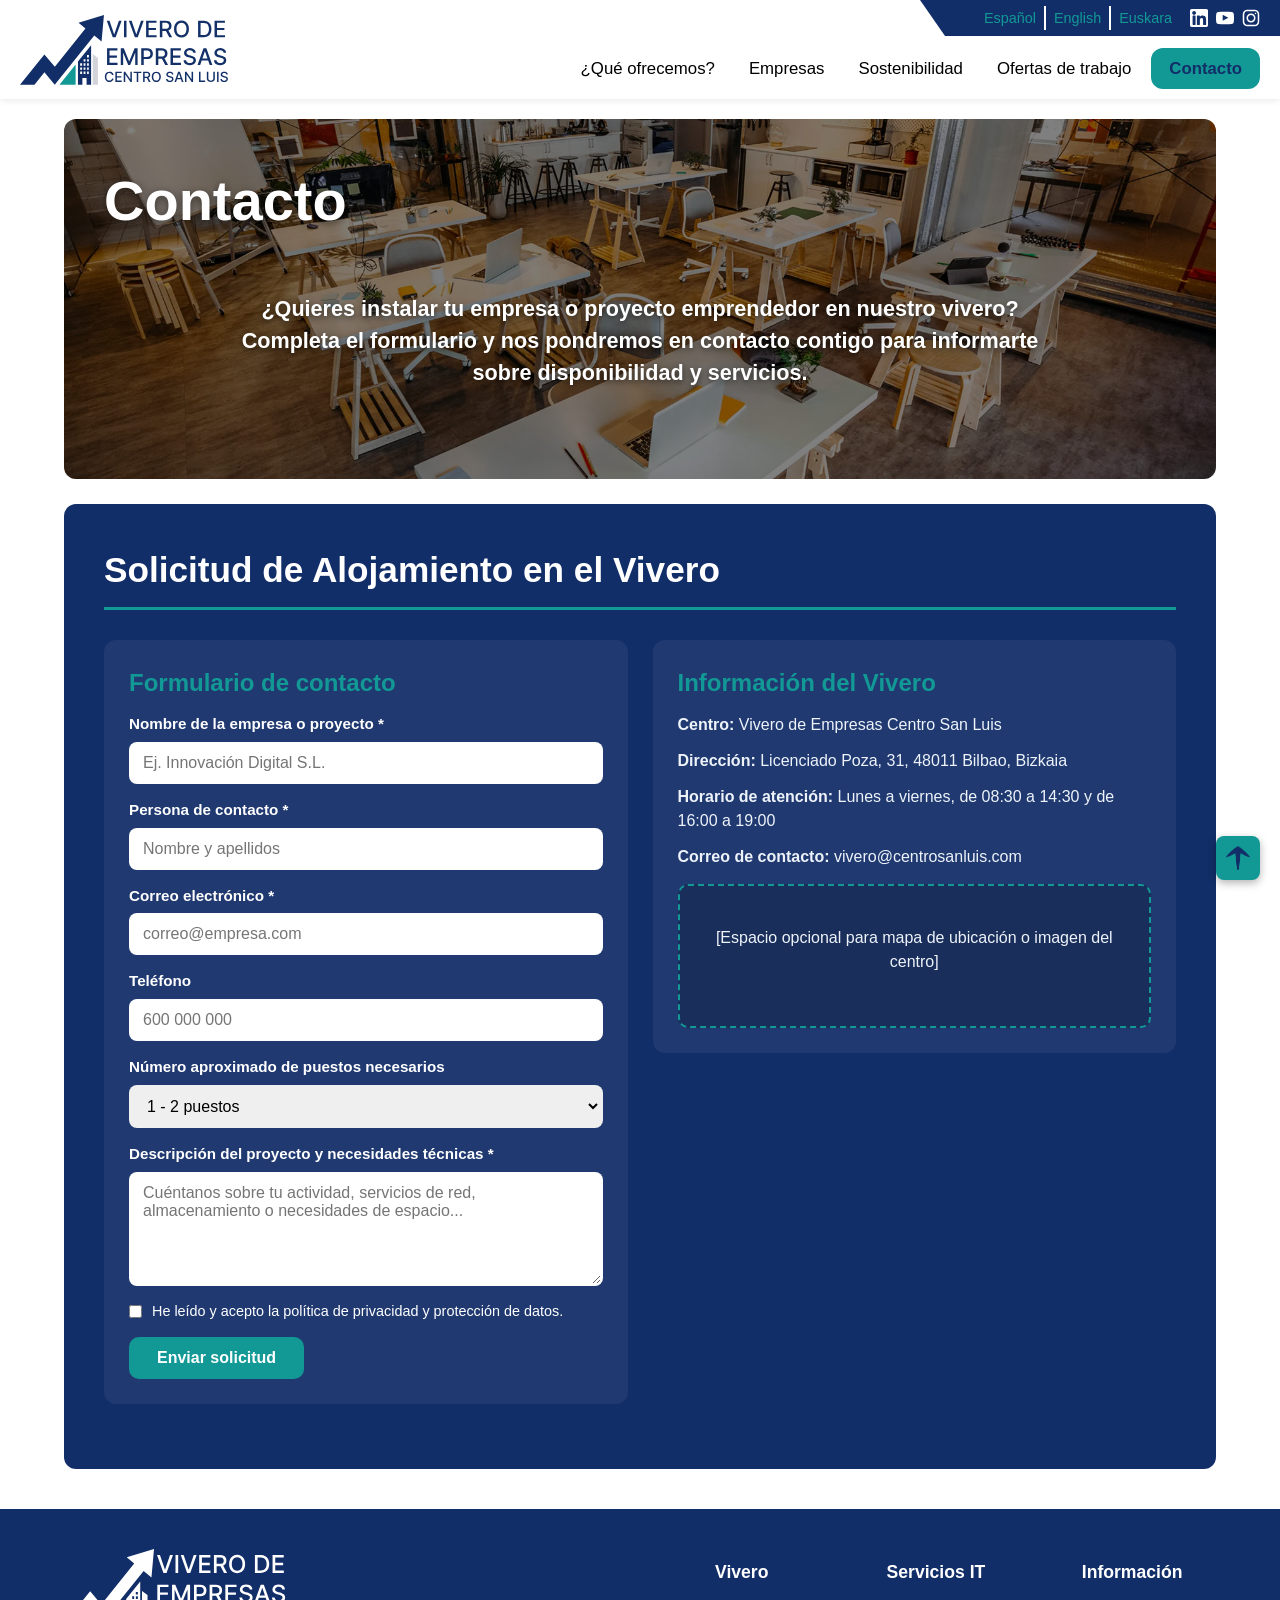
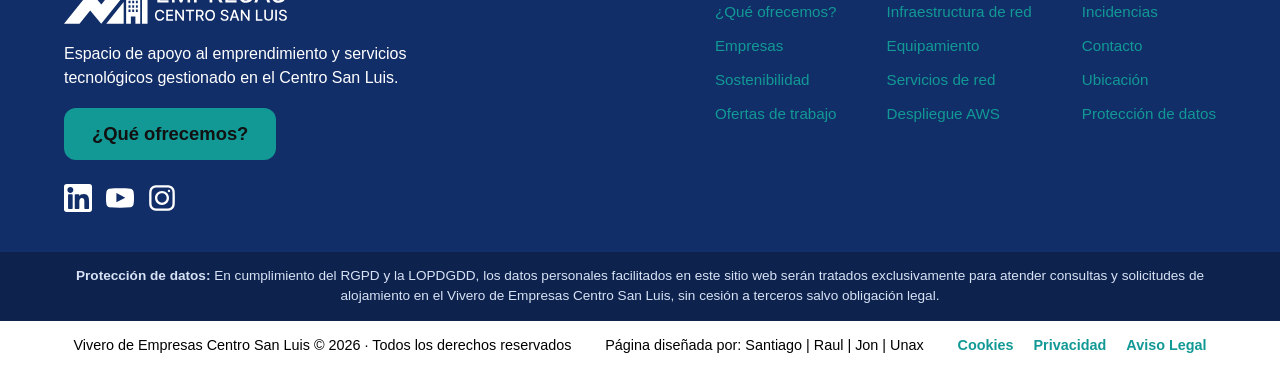
==== contacto.html @ 2e4361fe "Añadida nuevas páginas de ofertas de empleo,  sostenibilidad y contacto con sus imágenes asociadas -" ====
<!DOCTYPE html>
<html lang="es">

<head>
    <meta charset="UTF-8">
    <meta name="viewport" content="width=device-width, initial-scale=1.0">
    <title>Contacto | Vivero de Empresas Centro San Luis</title>
    <link rel="stylesheet" href="styles/style.css">
</head>

<body id="inicio">
    <header>
        <a href="index.html" class="logo-link">
            <img class="logo" src="images/LOGOVIVERO.svg" alt="Logo Vivero de Empresas Centro San Luis">
        </a>
        <div class="menus">
            <nav class="superior" aria-label="Idiomas y redes sociales">
                <ul class="idiomas">
                    <li><a href="#">Español</a></li>
                    <li class="separacion"><a href="#">English</a></li>
                    <li><a href="#">Euskara</a></li>
                </ul>
                <ul class="redes">
                    <li><a href="#" aria-label="LinkedIn"><img src="images/linkedinblanco.svg" alt="Logo LinkedIn"></a></li>
                    <li><a href="#" aria-label="YouTube"><img src="images/youtubeblanco.svg" alt="Logo YouTube"></a></li>
                    <li><a href="#" aria-label="Instagram"><img src="images/instagramblanco.svg" alt="Logo Instagram"></a></li>
                </ul>
            </nav>
            <nav class="inferior" aria-label="Menú principal">
                <ul>
                    <li><a href="index.html">¿Qué ofrecemos?</a></li>
                    <li><a href="empresas.html">Empresas</a></li>
                    <li><a href="sostenibilidad.html">Sostenibilidad</a></li>
                    <li><a href="ofertas.html">Ofertas de trabajo</a></li>
                    <li class="button selected"><a href="contacto.html">Contacto</a></li>
                </ul>
            </nav>
        </div>
    </header>

    <main>
        <section class="cabecera-seccion">
            <h1>Contacto</h1>
            <p class="resumen-seccion">
                ¿Quieres instalar tu empresa o proyecto emprendedor en nuestro vivero? Completa el formulario y nos pondremos en contacto contigo para informarte sobre disponibilidad y servicios.
            </p>
        </section>

        <section class="bloque-contenido">
            <h2>Solicitud de Alojamiento en el Vivero</h2>

            <div class="grid-dos-columnas">
                <article class="subseccion">
                    <h3>Formulario de contacto</h3>
                    <form action="#" method="post" class="formulario-contacto">
                        <div class="campo-form">
                            <label for="empresa">Nombre de la empresa o proyecto *</label>
                            <input type="text" id="empresa" name="empresa" placeholder="Ej. Innovación Digital S.L." required>
                        </div>

                        <div class="campo-form">
                            <label for="nombre">Persona de contacto *</label>
                            <input type="text" id="nombre" name="nombre" placeholder="Nombre y apellidos" required>
                        </div>

                        <div class="campo-form">
                            <label for="email">Correo electrónico *</label>
                            <input type="email" id="email" name="email" placeholder="correo@empresa.com" required>
                        </div>

                        <div class="campo-form">
                            <label for="telefono">Teléfono</label>
                            <input type="tel" id="telefono" name="telefono" placeholder="600 000 000">
                        </div>

                        <div class="campo-form">
                            <label for="puestos">Número aproximado de puestos necesarios</label>
                            <select id="puestos" name="puestos">
                                <option value="1-2">1 - 2 puestos</option>
                                <option value="3-5">3 - 5 puestos</option>
                                <option value="6-10">6 - 10 puestos</option>
                                <option value="mas-10">Más de 10 puestos</option>
                            </select>
                        </div>

                        <div class="campo-form">
                            <label for="mensaje">Descripción del proyecto y necesidades técnicas *</label>
                            <textarea id="mensaje" name="mensaje" rows="5" placeholder="Cuéntanos sobre tu actividad, servicios de red, almacenamiento o necesidades de espacio..." required></textarea>
                        </div>

                        <div class="campo-checkbox">
                            <input type="checkbox" id="privacidad" name="privacidad" required>
                            <label for="privacidad">He leído y acepto la política de privacidad y protección de datos.</label>
                        </div>

                        <button type="submit" class="btn-enviar">Enviar solicitud</button>
                    </form>
                </article>

                <article class="subseccion" id="ubicacion">
                    <h3>Información del Vivero</h3>
                    <p><strong>Centro:</strong> Vivero de Empresas Centro San Luis</p>
                    <p><strong>Dirección:</strong> Licenciado Poza, 31, 48011 Bilbao, Bizkaia</p>
                    <p><strong>Horario de atención:</strong> Lunes a viernes, de 08:30 a 14:30 y de 16:00 a 19:00</p>
                    <p><strong>Correo de contacto:</strong> vivero@centrosanluis.com</p>

                    <div class="placeholder-media">
                        <p>[Espacio opcional para mapa de ubicación o imagen del centro]</p>
                    </div>
                </article>
            </div>
        </section>
    </main>

    <a href="#inicio" class="btn-subir" aria-label="Volver al inicio">
        <img src="images/MiniFletcha.png" alt="Subir">
    </a>

    <footer>
        <div class="sec1">
            <div class="footer-info">
                <a href="index.html">
                    <img class="logo2" src="images/LOGOVIVERO Blanco.svg" alt="Logo Vivero San Luis">
                </a>
                <p>
                    Espacio de apoyo al emprendimiento y servicios tecnológicos gestionado en el Centro San Luis.
                </p>
                <a href="index.html#queofrecemos" class="btn-footer">¿Qué ofrecemos?</a>
                <ul class="footer-redes">
                    <li><a href="#" aria-label="LinkedIn"><img src="images/linkedinblanco.svg" alt="Logo LinkedIn"></a></li>
                    <li><a href="#" aria-label="YouTube"><img src="images/youtubeblanco.svg" alt="Logo YouTube"></a></li>
                    <li><a href="#" aria-label="Instagram"><img src="images/instagramblanco.svg" alt="Logo Instagram"></a></li>
                </ul>
            </div>

            <div class="footer-enlaces">
                <div class="columna-enlaces">
                    <h4>Vivero</h4>
                    <ul>
                        <li><a href="index.html">¿Qué ofrecemos?</a></li>
                        <li><a href="empresas.html">Empresas</a></li>
                        <li><a href="sostenibilidad.html">Sostenibilidad</a></li>
                        <li><a href="ofertas.html">Ofertas de trabajo</a></li>
                    </ul>
                </div>

                <div class="columna-enlaces">
                    <h4>Servicios IT</h4>
                    <ul>
                        <li><a href="index.html#infraestructura-red">Infraestructura de red</a></li>
                        <li><a href="index.html#equipamiento">Equipamiento</a></li>
                        <li><a href="index.html#servicios-red">Servicios de red</a></li>
                        <li><a href="index.html#despliegue-aws">Despliegue AWS</a></li>
                    </ul>
                </div>

                <div class="columna-enlaces">
                    <h4>Información</h4>
                    <ul>
                        <li><a href="index.html#incidencias">Incidencias</a></li>
                        <li><a href="contacto.html">Contacto</a></li>
                        <li><a href="contacto.html#ubicacion">Ubicación</a></li>
                        <li><a href="#proteccion-datos">Protección de datos</a></li>
                    </ul>
                </div>
            </div>
        </div>

        <div class="aviso-datos" id="proteccion-datos">
            <p>
                <strong>Protección de datos:</strong> En cumplimiento del RGPD y la LOPDGDD, los datos personales facilitados en este sitio web serán tratados exclusivamente para atender consultas y solicitudes de alojamiento en el Vivero de Empresas Centro San Luis, sin cesión a terceros salvo obligación legal.
            </p>
        </div>

        <div class="sec2">
            <p>Vivero de Empresas Centro San Luis &copy; 2026 &middot; Todos los derechos reservados</p>
            <p>Página diseñada por: Santiago | Raul | Jon | Unax</p>
            <nav aria-label="Enlaces legales">
                <ul>
                    <li><a href="#">Cookies</a></li>
                    <li><a href="#">Privacidad</a></li>
                    <li><a href="#">Aviso Legal</a></li>
                </ul>
            </nav>
        </div>
    </footer>
</body>

</html>
---- styles/style.css ----
:root {
    --main-color: #129995;
    --dark-color: #122E68;
    --light-color: #ffffff;
    --text-dark: #111111;
}

* {
    margin: 0;
    padding: 0;
    box-sizing: border-box;
    font-family: 'Segoe UI', Tahoma, Geneva, Verdana, sans-serif;
    text-decoration: none;
    list-style: none;
}

html {
    scroll-behavior: smooth;
}

body {
    background-color: var(--light-color);
    color: var(--text-dark);
    line-height: 1.5;
}

/* HEADER Y NAVEGACIÓN */

header {
    position: sticky;
    top: 0;
    width: 100%;
    min-height: 85px;
    display: flex;
    justify-content: space-between;
    align-items: center;
    background-color: var(--light-color);
    z-index: 1000;
    box-shadow: 0 2px 6px rgba(0, 0, 0, 0.08);
}

.logo-link {
    display: flex;
    align-items: center;
    padding: 6px 20px;
}

.logo {
    height: 70px;
    width: auto;
    display: block;
    transition: opacity 0.2s ease;
}

.logo-link:hover .logo {
    opacity: 0.85;
}

.menus {
    display: flex;
    flex-direction: column;
    align-items: flex-end;
    align-self: stretch;
    justify-content: space-between;
    gap: 12px;
}

.menus ul {
    display: flex;
    align-items: center;
}

/* Barra superior (idiomas + redes) */
.superior {
    display: flex;
    background-color: var(--dark-color);
    min-width: 360px;
    padding: 6px 20px 6px 38px;
    clip-path: polygon(0 0, 100% 0, 100% 100%, 25px 100%);
    align-items: center;
    justify-content: flex-end;
    gap: 18px;
}

.superior a {
    color: var(--main-color);
    font-size: 0.9rem;
    font-weight: 500;
    transition: color 0.2s ease;
}

.idiomas a:hover {
    color: var(--light-color);
    text-decoration: underline;
    text-underline-offset: 4px;
}

.superior ul {
    gap: 8px;
}

.separacion {
    border-right: 2px solid var(--light-color);
    border-left: 2px solid var(--light-color);
    padding: 0 8px;
}

.superior img {
    width: 18px;
    height: 18px;
    display: block;
    transition: transform 0.2s ease, opacity 0.2s ease;
}

.redes a:hover img {
    transform: scale(1.18);
    opacity: 0.8;
}

/* Barra inferior (menú principal) */
.inferior {
    margin-right: 20px;
    padding-bottom: 10px;
}

.inferior ul {
    gap: 6px;
}

.inferior li {
    padding: 8px 14px;
    border-radius: 10px;
}

.inferior a {
    color: #000000;
    font-size: 1.05rem;
    font-weight: 500;
    padding-bottom: 3px;
    border-bottom: 3px solid transparent;
    transition: color 0.2s ease, border-color 0.2s ease;
}

.inferior li:not(.button) a:hover {
    color: var(--main-color);
    border-bottom-color: var(--main-color);
}

.inferior li.selected a {
    color: var(--dark-color);
    font-weight: 700;
    border-bottom-color: var(--main-color);
}

/* Botón Contacto */
.inferior .button {
    padding: 0;
}

.inferior .button a {
    display: inline-block;
    background-color: var(--main-color);
    color: var(--dark-color);
    font-weight: 700;
    padding: 8px 18px;
    border-radius: 12px;
    border-bottom: none;
    transition: background-color 0.2s ease, color 0.2s ease, transform 0.2s ease;
}

.inferior .button a:hover {
    background-color: var(--dark-color);
    color: var(--light-color);
    transform: translateY(-2px);
}

/* PORTADA PRINCIPAL (INDEX) */

#principal {
    width: 90%;
    min-height: 530px;
    margin: 20px auto;
    padding: 40px;
    border-radius: 12px;
    background-image: linear-gradient(rgba(0, 0, 0, 0.45), rgba(0, 0, 0, 0.45)), url("../images/MAIN.png");
    background-size: cover;
    background-position: center;
    display: flex;
    flex-direction: column;
    justify-content: space-between;
}

#principal h1 {
    color: var(--light-color);
    font-size: 3.3rem;
    font-weight: 700;
    line-height: 1.15;
    max-width: 65%;
    text-shadow: 0 2px 8px rgba(0, 0, 0, 0.5);
}

.flecha1 {
    position: relative;
    align-self: flex-end;
    display: flex;
    align-items: center;
    justify-content: center;
    width: 300px;
    cursor: pointer;
    transition: transform 0.2s ease;
}

.flecha1:hover {
    transform: translateX(6px);
}

.flecha1 img {
    width: 100%;
    height: auto;
    display: block;
}

.flecha1 span {
    position: absolute;
    color: #000000;
    font-size: 2rem;
    font-weight: 600;
    padding-right: 35px;
}

/* BLOQUE ¿QUÉ OFRECEMOS? */

.queofrecemos {
    width: 90%;
    min-height: 580px;
    margin: 25px auto;
    padding: 40px 30px 50px;
    background-image: linear-gradient(rgba(0, 0, 0, 0.5), rgba(0, 0, 0, 0.5)), url("../images/img2.png");
    background-repeat: no-repeat;
    background-size: cover;
    background-position: center;
    border-radius: 12px;
    display: flex;
    flex-direction: column;
    justify-content: center;
    gap: 25px;
}

.queofrecemos .titulo {
    font-size: 2.8rem;
    color: var(--light-color);
    text-shadow: 0 2px 6px rgba(0, 0, 0, 0.45);
}

.intro-servicios {
    color: var(--light-color);
    font-size: 1.1rem;
    max-width: 780px;
}

.contenedor-tarjetas {
    display: flex;
    flex-wrap: wrap;
    gap: 20px;
    justify-content: center;
}

.tarjeta {
    background-color: rgba(18, 46, 104, 0.65);
    border-radius: 24px;
    flex: 1 1 210px;
    max-width: 260px;
    padding: 24px 18px;
    backdrop-filter: blur(4px);
    display: flex;
    flex-direction: column;
    justify-content: space-between;
    text-align: center;
    color: var(--light-color);
    border: 1px solid rgba(255, 255, 255, 0.15);
}

.tarjeta h3 {
    font-size: 2.2rem;
    color: var(--main-color);
    margin-bottom: 6px;
}

.tarjeta h4 {
    font-size: 1.15rem;
    margin-bottom: 10px;
}

.tarjeta p {
    font-size: 0.95rem;
    margin-bottom: 16px;
}

.link-tarjeta {
    display: inline-block;
    background-color: var(--main-color);
    color: var(--light-color);
    padding: 8px 14px;
    border-radius: 8px;
    font-size: 0.9rem;
    font-weight: 600;
}

.link-tarjeta:hover {
    background-color: var(--light-color);
    color: var(--dark-color);
}

/* CABECERA DE SECCIONES (Empresas, Sostenibilidad, Ofertas, Contacto) */

.cabecera-seccion {
    width: 90%;
    min-height: 360px;
    margin: 20px auto;
    padding: 40px;
    border-radius: 12px;
    background-image: linear-gradient(rgba(0, 0, 0, 0.5), rgba(0, 0, 0, 0.5)), url("../images/MAIN.png");
    background-size: cover;
    background-position: center;
    display: flex;
    flex-direction: column;
    justify-content: space-between;
    color: var(--light-color);
}

.cabecera-seccion h1 {
    font-size: 3.5rem;
    font-weight: 700;
    text-shadow: 0 2px 8px rgba(0, 0, 0, 0.5);
}

.resumen-seccion {
    font-size: 1.35rem;
    font-weight: 600;
    text-align: center;
    max-width: 850px;
    margin: auto;
    text-shadow: 0 2px 6px rgba(0, 0, 0, 0.6);
}

/* CONTENEDOR PRINCIPAL AZUL MARINO */

.bloque-contenido {
    width: 90%;
    margin: 25px auto 40px;
    padding: 40px;
    background-color: var(--dark-color);
    color: var(--light-color);
    border-radius: 12px;
}

.bloque-contenido > h2 {
    font-size: 2.2rem;
    margin-bottom: 30px;
    padding-bottom: 10px;
    border-bottom: 3px solid var(--main-color);
}

.subseccion {
    background-color: rgba(255, 255, 255, 0.06);
    border-radius: 12px;
    padding: 25px;
    margin-bottom: 25px;
}

.subseccion:last-child {
    margin-bottom: 0;
}

.subseccion h3 {
    font-size: 1.5rem;
    color: var(--main-color);
    margin-bottom: 12px;
}

.subseccion h4 {
    font-size: 1.15rem;
    margin-bottom: 8px;
}

.subseccion p {
    margin-bottom: 12px;
    color: #eef3fa;
}

.lista-detalle {
    margin-top: 10px;
    padding-left: 20px;
}

.lista-detalle li {
    list-style: disc;
    margin-bottom: 8px;
    color: #eef3fa;
}

/* Grids y tarjetas internas */
.grid-dos-columnas {
    display: grid;
    grid-template-columns: repeat(auto-fit, minmax(300px, 1fr));
    gap: 25px;
    align-items: start;
}

.grid-tarjetas-info {
    display: grid;
    grid-template-columns: repeat(auto-fit, minmax(240px, 1fr));
    gap: 20px;
    margin-top: 15px;
}

.card-info {
    background-color: rgba(255, 255, 255, 0.08);
    border-left: 4px solid var(--main-color);
    border-radius: 10px;
    padding: 20px;
    display: flex;
    flex-direction: column;
    justify-content: space-between;
}

.meta-oferta {
    font-size: 0.9rem;
    color: #b8d8d7;
}

.btn-secundario {
    display: inline-block;
    margin-top: 12px;
    align-self: flex-start;
    background-color: var(--main-color);
    color: var(--light-color);
    padding: 8px 16px;
    border-radius: 8px;
    font-weight: 600;
    font-size: 0.9rem;
}

.btn-secundario:hover {
    background-color: var(--light-color);
    color: var(--dark-color);
}

/* Espacios para imágenes / vídeos */
.placeholder-media {
    margin-top: 15px;
    padding: 40px 20px;
    border: 2px dashed var(--main-color);
    border-radius: 10px;
    text-align: center;
    background-color: rgba(0, 0, 0, 0.2);
}

.video-box {
    min-height: 220px;
    display: flex;
    align-items: center;
    justify-content: center;
}

/* Tablas (Incidencias e IoT) */
.tabla-contenedor {
    overflow-x: auto;
    margin-top: 15px;
}

.tabla-datos {
    width: 100%;
    border-collapse: collapse;
    background-color: rgba(255, 255, 255, 0.05);
}

.tabla-datos th,
.tabla-datos td {
    padding: 12px 15px;
    text-align: left;
    border-bottom: 1px solid rgba(255, 255, 255, 0.15);
}

.tabla-datos th {
    background-color: var(--main-color);
    color: var(--light-color);
}

/* FORMULARIO DE CONTACTO */

.formulario-contacto {
    display: flex;
    flex-direction: column;
    gap: 15px;
}

.campo-form {
    display: flex;
    flex-direction: column;
    gap: 6px;
}

.campo-form label {
    font-weight: 600;
    font-size: 0.95rem;
}

.campo-form input,
.campo-form select,
.campo-form textarea {
    padding: 10px 12px;
    border-radius: 8px;
    border: 2px solid transparent;
    font-size: 1rem;
    outline: none;
}

.campo-form input:focus,
.campo-form select:focus,
.campo-form textarea:focus {
    border-color: var(--main-color);
}

.campo-checkbox {
    display: flex;
    align-items: center;
    gap: 10px;
    font-size: 0.9rem;
}

.btn-enviar {
    align-self: flex-start;
    background-color: var(--main-color);
    color: var(--light-color);
    border: none;
    padding: 12px 28px;
    border-radius: 10px;
    font-size: 1rem;
    font-weight: 700;
    cursor: pointer;
}

.btn-enviar:hover {
    background-color: var(--light-color);
    color: var(--dark-color);
}

/* BOTÓN FLOTANTE SUBIR */

.btn-subir {
    position: fixed;
    bottom: 20px;
    right: 20px;
    width: 44px;
    height: 44px;
    background-color: var(--main-color);
    border-radius: 8px;
    display: flex;
    align-items: center;
    justify-content: center;
    box-shadow: 0 3px 8px rgba(0, 0, 0, 0.3);
    z-index: 999;
}

.btn-subir img {
    width: 24px;
    height: 24px;
}

.btn-subir:hover {
    transform: translateY(-3px);
}

/* FOOTER */

footer {
    color: var(--light-color);
    margin-top: 30px;
}

footer .sec1 {
    background-color: var(--dark-color);
    display: flex;
    flex-wrap: wrap;
    justify-content: space-between;
    align-items: flex-start;
    gap: 40px;
    padding: 40px 5%;
}

.footer-info {
    max-width: 380px;
    display: flex;
    flex-direction: column;
    gap: 18px;
}

.logo2 {
    height: 75px;
    width: auto;
    display: block;
}

.btn-footer {
    display: inline-block;
    align-self: flex-start;
    background-color: var(--main-color);
    color: var(--text-dark);
    padding: 12px 28px;
    border-radius: 12px;
    font-size: 1.15rem;
    font-weight: 600;
}

.btn-footer:hover {
    background-color: var(--light-color);
    color: var(--dark-color);
}

.footer-redes {
    display: flex;
    gap: 14px;
    margin-top: 6px;
}

.footer-redes img {
    width: 28px;
    height: 28px;
    display: block;
}

.footer-enlaces {
    display: flex;
    flex-wrap: wrap;
    gap: 50px;
    padding-top: 10px;
}

.columna-enlaces h4 {
    font-size: 1.1rem;
    margin-bottom: 14px;
    color: var(--light-color);
}

.columna-enlaces ul {
    display: flex;
    flex-direction: column;
    gap: 10px;
}

.columna-enlaces a {
    color: var(--main-color);
    font-size: 0.95rem;
}

.columna-enlaces a:hover {
    color: var(--light-color);
    text-decoration: underline;
}

.aviso-datos {
    background-color: #0d224d;
    padding: 14px 5%;
    font-size: 0.85rem;
    color: #d7e2f5;
    text-align: center;
}

footer .sec2 {
    display: flex;
    flex-wrap: wrap;
    justify-content: space-around;
    align-items: center;
    gap: 15px;
    background-color: var(--light-color);
    color: #000000;
    padding: 14px 5%;
    font-size: 0.9rem;
}

.sec2 ul {
    display: flex;
    gap: 20px;
}

.sec2 a {
    color: var(--main-color);
    font-weight: 600;
}

.sec2 a:hover {
    text-decoration: underline;
}

/* RESPONSIVE BÁSICO */

@media (max-width: 900px) {
    header {
        flex-direction: column;
        align-items: stretch;
    }

    .logo-link {
        justify-content: center;
    }

    .menus {
        align-items: center;
    }

    .superior {
        width: 100%;
        min-width: auto;
        clip-path: none;
        justify-content: center;
        padding: 6px 15px;
    }

    .inferior {
        margin-right: 0;
        padding: 8px;
    }

    .inferior ul {
        flex-wrap: wrap;
        justify-content: center;
    }

    #principal h1,
    .cabecera-seccion h1 {
        font-size: 2.3rem;
        max-width: 100%;
    }
}
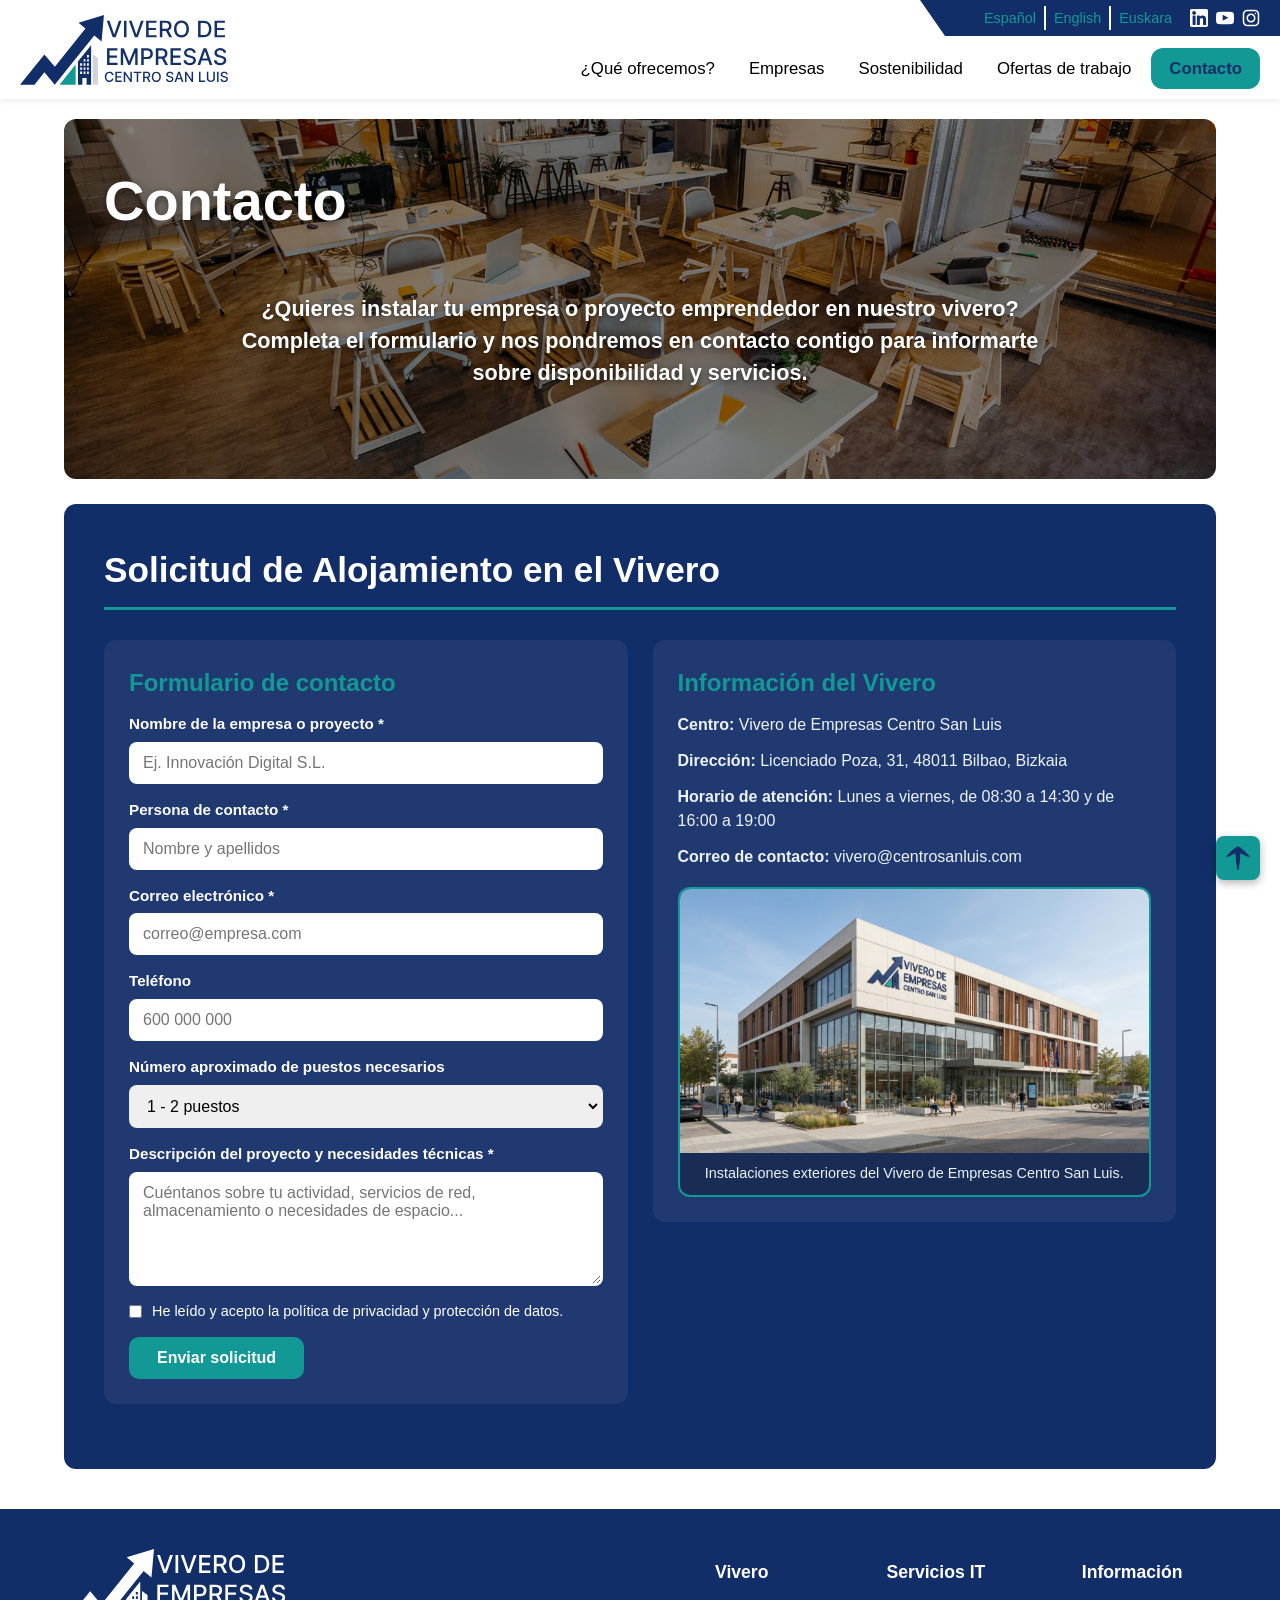
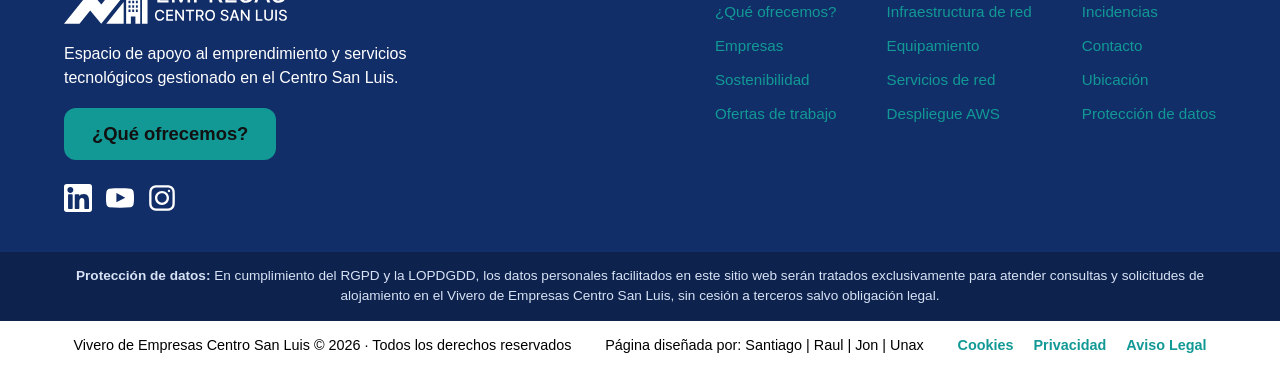
==== commit 908ee662: "Mejorar la estructura y el estilo del HTML y CSS, añadir imagen del vivero y documentación del despl" ====
--- a/contacto.html
+++ b/contacto.html
@@ -21,9 +21,12 @@
                     <li><a href="#">Euskara</a></li>
                 </ul>
                 <ul class="redes">
-                    <li><a href="#" aria-label="LinkedIn"><img src="images/linkedinblanco.svg" alt="Logo LinkedIn"></a></li>
-                    <li><a href="#" aria-label="YouTube"><img src="images/youtubeblanco.svg" alt="Logo YouTube"></a></li>
-                    <li><a href="#" aria-label="Instagram"><img src="images/instagramblanco.svg" alt="Logo Instagram"></a></li>
+                    <li><a href="#" aria-label="LinkedIn"><img src="images/linkedinblanco.svg" alt="Logo LinkedIn"></a>
+                    </li>
+                    <li><a href="#" aria-label="YouTube"><img src="images/youtubeblanco.svg" alt="Logo YouTube"></a>
+                    </li>
+                    <li><a href="#" aria-label="Instagram"><img src="images/instagramblanco.svg"
+                                alt="Logo Instagram"></a></li>
                 </ul>
             </nav>
             <nav class="inferior" aria-label="Menú principal">
@@ -42,7 +45,8 @@
         <section class="cabecera-seccion">
             <h1>Contacto</h1>
             <p class="resumen-seccion">
-                ¿Quieres instalar tu empresa o proyecto emprendedor en nuestro vivero? Completa el formulario y nos pondremos en contacto contigo para informarte sobre disponibilidad y servicios.
+                ¿Quieres instalar tu empresa o proyecto emprendedor en nuestro vivero? Completa el formulario y nos
+                pondremos en contacto contigo para informarte sobre disponibilidad y servicios.
             </p>
         </section>
 
@@ -55,7 +59,8 @@
                     <form action="#" method="post" class="formulario-contacto">
                         <div class="campo-form">
                             <label for="empresa">Nombre de la empresa o proyecto *</label>
-                            <input type="text" id="empresa" name="empresa" placeholder="Ej. Innovación Digital S.L." required>
+                            <input type="text" id="empresa" name="empresa" placeholder="Ej. Innovación Digital S.L."
+                                required>
                         </div>
 
                         <div class="campo-form">
@@ -85,12 +90,15 @@
 
                         <div class="campo-form">
                             <label for="mensaje">Descripción del proyecto y necesidades técnicas *</label>
-                            <textarea id="mensaje" name="mensaje" rows="5" placeholder="Cuéntanos sobre tu actividad, servicios de red, almacenamiento o necesidades de espacio..." required></textarea>
+                            <textarea id="mensaje" name="mensaje" rows="5"
+                                placeholder="Cuéntanos sobre tu actividad, servicios de red, almacenamiento o necesidades de espacio..."
+                                required></textarea>
                         </div>
 
                         <div class="campo-checkbox">
                             <input type="checkbox" id="privacidad" name="privacidad" required>
-                            <label for="privacidad">He leído y acepto la política de privacidad y protección de datos.</label>
+                            <label for="privacidad">He leído y acepto la política de privacidad y protección de
+                                datos.</label>
                         </div>
 
                         <button type="submit" class="btn-enviar">Enviar solicitud</button>
@@ -104,9 +112,11 @@
                     <p><strong>Horario de atención:</strong> Lunes a viernes, de 08:30 a 14:30 y de 16:00 a 19:00</p>
                     <p><strong>Correo de contacto:</strong> vivero@centrosanluis.com</p>
 
-                    <div class="placeholder-media">
-                        <p>[Espacio opcional para mapa de ubicación o imagen del centro]</p>
-                    </div>
+                    <figure class="figura-vivero">
+                        <img src="images/imagen-vivero.png"
+                            alt="Fachada exterior del Vivero de Empresas Centro San Luis">
+                        <figcaption>Instalaciones exteriores del Vivero de Empresas Centro San Luis.</figcaption>
+                    </figure>
                 </article>
             </div>
         </section>
@@ -127,9 +137,12 @@
                 </p>
                 <a href="index.html#queofrecemos" class="btn-footer">¿Qué ofrecemos?</a>
                 <ul class="footer-redes">
-                    <li><a href="#" aria-label="LinkedIn"><img src="images/linkedinblanco.svg" alt="Logo LinkedIn"></a></li>
-                    <li><a href="#" aria-label="YouTube"><img src="images/youtubeblanco.svg" alt="Logo YouTube"></a></li>
-                    <li><a href="#" aria-label="Instagram"><img src="images/instagramblanco.svg" alt="Logo Instagram"></a></li>
+                    <li><a href="#" aria-label="LinkedIn"><img src="images/linkedinblanco.svg" alt="Logo LinkedIn"></a>
+                    </li>
+                    <li><a href="#" aria-label="YouTube"><img src="images/youtubeblanco.svg" alt="Logo YouTube"></a>
+                    </li>
+                    <li><a href="#" aria-label="Instagram"><img src="images/instagramblanco.svg"
+                                alt="Logo Instagram"></a></li>
                 </ul>
             </div>
 
@@ -168,7 +181,9 @@
 
         <div class="aviso-datos" id="proteccion-datos">
             <p>
-                <strong>Protección de datos:</strong> En cumplimiento del RGPD y la LOPDGDD, los datos personales facilitados en este sitio web serán tratados exclusivamente para atender consultas y solicitudes de alojamiento en el Vivero de Empresas Centro San Luis, sin cesión a terceros salvo obligación legal.
+                <strong>Protección de datos:</strong> En cumplimiento del RGPD y la LOPDGDD, los datos personales
+                facilitados en este sitio web serán tratados exclusivamente para atender consultas y solicitudes de
+                alojamiento en el Vivero de Empresas Centro San Luis, sin cesión a terceros salvo obligación legal.
             </p>
         </div>
 
--- a/styles/style.css
+++ b/styles/style.css
@@ -71,6 +71,7 @@
 }
 
 /* Barra superior (idiomas + redes) */
+
 .superior {
     display: flex;
     background-color: var(--dark-color);
@@ -118,6 +119,7 @@
 }
 
 /* Barra inferior (menú principal) */
+
 .inferior {
     margin-right: 20px;
     padding-bottom: 10px;
@@ -153,6 +155,7 @@
 }
 
 /* Botón Contacto */
+
 .inferior .button {
     padding: 0;
 }
@@ -205,7 +208,7 @@
     display: flex;
     align-items: center;
     justify-content: center;
-    width: 300px;
+    width: 445px;
     cursor: pointer;
     transition: transform 0.2s ease;
 }
@@ -223,7 +226,7 @@
 .flecha1 span {
     position: absolute;
     color: #000000;
-    font-size: 2rem;
+    font-size: 3rem;
     font-weight: 600;
     padding-right: 35px;
 }
@@ -354,7 +357,7 @@
     border-radius: 12px;
 }
 
-.bloque-contenido > h2 {
+.bloque-contenido>h2 {
     font-size: 2.2rem;
     margin-bottom: 30px;
     padding-bottom: 10px;
@@ -399,7 +402,141 @@
     color: #eef3fa;
 }
 
+.subseccion>h4 {
+    margin-top: 24px;
+    margin-bottom: 10px;
+    color: var(--light-color);
+    font-size: 1.15rem;
+}
+
+.subseccion code {
+    background-color: rgba(0, 0, 0, 0.3);
+    padding: 2px 6px;
+    border-radius: 5px;
+    font-family: Consolas, 'Courier New', monospace;
+    font-size: 0.9em;
+    color: #9ef0ed;
+}
+
+/* Logotipo y vídeo de la Ikasempresa (Empresas) */
+
+.logo-ikasempresa {
+    display: flex;
+    align-items: center;
+    justify-content: center;
+    background-color: var(--light-color);
+    border: 2px solid var(--main-color);
+    border-radius: 12px;
+    padding: 25px;
+    min-height: 200px;
+}
+
+.logo-ikasempresa img {
+    max-width: 100%;
+    max-height: 220px;
+    width: auto;
+    height: auto;
+    display: block;
+}
+
+.contenedor-video {
+    margin-top: 15px;
+    display: flex;
+    justify-content: center;
+}
+
+.contenedor-video iframe {
+    width: 100%;
+    max-width: 820px;
+    aspect-ratio: 16 / 9;
+    border-radius: 12px;
+    border: 2px solid var(--main-color);
+    background-color: #000000;
+    box-shadow: 0 6px 18px rgba(0, 0, 0, 0.35);
+    display: block;
+}
+
+
+/* Barra de botones de descarga */
+
+.acciones-descarga {
+    display: flex;
+    flex-wrap: wrap;
+    gap: 15px;
+    margin-top: 22px;
+}
+
+.btn-descarga {
+    display: inline-block;
+    background-color: var(--main-color);
+    color: var(--light-color);
+    padding: 11px 22px;
+    border-radius: 10px;
+    font-weight: 700;
+    font-size: 0.95rem;
+    border: 2px solid var(--main-color);
+    transition: background-color 0.2s ease, color 0.2s ease, transform 0.2s ease;
+}
+
+.btn-descarga:hover {
+    background-color: var(--light-color);
+    color: var(--dark-color);
+    border-color: var(--light-color);
+    transform: translateY(-2px);
+}
+
+.btn-descarga-sec {
+    background-color: transparent;
+    color: var(--light-color);
+    border: 2px solid var(--main-color);
+}
+
+.btn-descarga-sec:hover {
+    background-color: var(--main-color);
+    color: var(--light-color);
+    border-color: var(--main-color);
+}
+
+/* Imagen de topología (P2) */
+
+.figura-topologia {
+    margin-top: 15px;
+    background-color: var(--light-color);
+    border-radius: 10px;
+    padding: 14px;
+    border: 2px solid var(--main-color);
+    text-align: center;
+}
+
+.figura-topologia a {
+    display: block;
+    overflow: hidden;
+    border-radius: 6px;
+}
+
+.figura-topologia img {
+    width: 100%;
+    height: auto;
+    display: block;
+    cursor: zoom-in;
+    transition: transform 0.25s ease;
+}
+
+.figura-topologia a:hover img {
+    transform: scale(1.015);
+}
+
+.figura-topologia figcaption {
+    margin-top: 10px;
+    padding-top: 8px;
+    border-top: 1px solid #d9e2ef;
+    color: var(--dark-color);
+    font-size: 0.9rem;
+    font-weight: 500;
+}
+
 /* Grids y tarjetas internas */
+
 .grid-dos-columnas {
     display: grid;
     grid-template-columns: repeat(auto-fit, minmax(300px, 1fr));
@@ -424,6 +561,53 @@
     justify-content: space-between;
 }
 
+/* Cuadrícula DAFO 2x2 (Empresas) */
+
+.grid-dafo {
+    display: grid;
+    grid-template-columns: repeat(auto-fit, minmax(320px, 1fr));
+    gap: 20px;
+    margin-top: 15px;
+}
+
+.dafo-f {
+    border-left-color: #2ecc71;
+}
+
+.dafo-d {
+    border-left-color: #f39c12;
+}
+
+.dafo-o {
+    border-left-color: var(--main-color);
+}
+
+.dafo-a {
+    border-left-color: #e74c3c;
+}
+
+/* Ofertas de trabajo y desplegables de entrevista (P6) */
+
+.grid-ofertas {
+    display: grid;
+    grid-template-columns: repeat(auto-fit, minmax(320px, 1fr));
+    gap: 20px;
+    margin-top: 15px;
+}
+
+.etiqueta-portal {
+    display: inline-block;
+    background-color: var(--main-color);
+    color: var(--light-color);
+    font-size: 0.78rem;
+    font-weight: 700;
+    text-transform: uppercase;
+    letter-spacing: 0.5px;
+    padding: 3px 10px;
+    border-radius: 20px;
+    margin-bottom: 10px;
+}
+
 .meta-oferta {
     font-size: 0.9rem;
     color: #b8d8d7;
@@ -447,6 +631,7 @@
 }
 
 /* Espacios para imágenes / vídeos */
+
 .placeholder-media {
     margin-top: 15px;
     padding: 40px 20px;
@@ -464,6 +649,7 @@
 }
 
 /* Tablas (Incidencias e IoT) */
+
 .tabla-contenedor {
     overflow-x: auto;
     margin-top: 15px;
@@ -545,6 +731,30 @@
     background-color: var(--light-color);
     color: var(--dark-color);
 }
+
+/* Imagen exterior del vivero (Contacto) */
+
+.figura-vivero {
+    margin-top: 18px;
+    border-radius: 12px;
+    overflow: hidden;
+    border: 2px solid var(--main-color);
+    background-color: rgba(0, 0, 0, 0.25);
+}
+
+.figura-vivero img {
+    width: 100%;
+    height: auto;
+    display: block;
+}
+
+.figura-vivero figcaption {
+    padding: 10px 14px;
+    font-size: 0.9rem;
+    color: #eef3fa;
+    text-align: center;
+}
+
 
 /* BOTÓN FLOTANTE SUBIR */
 
